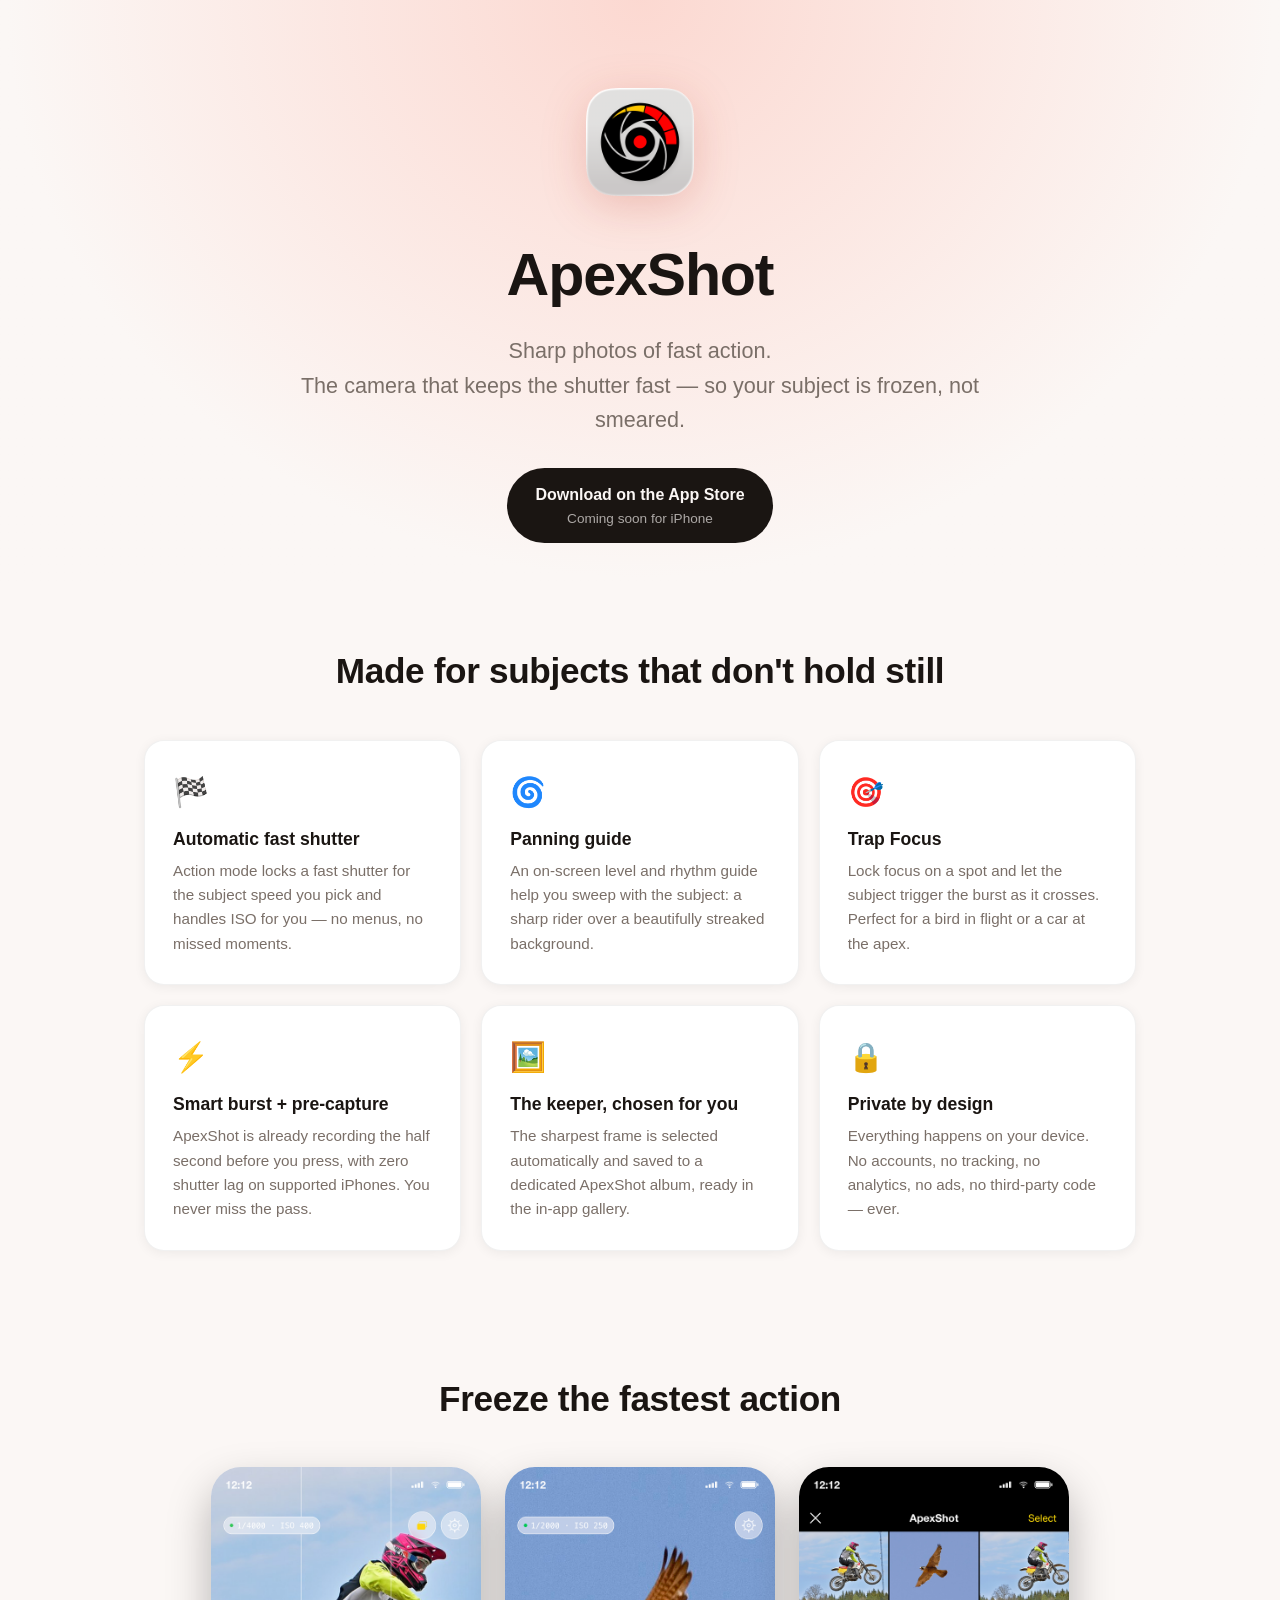
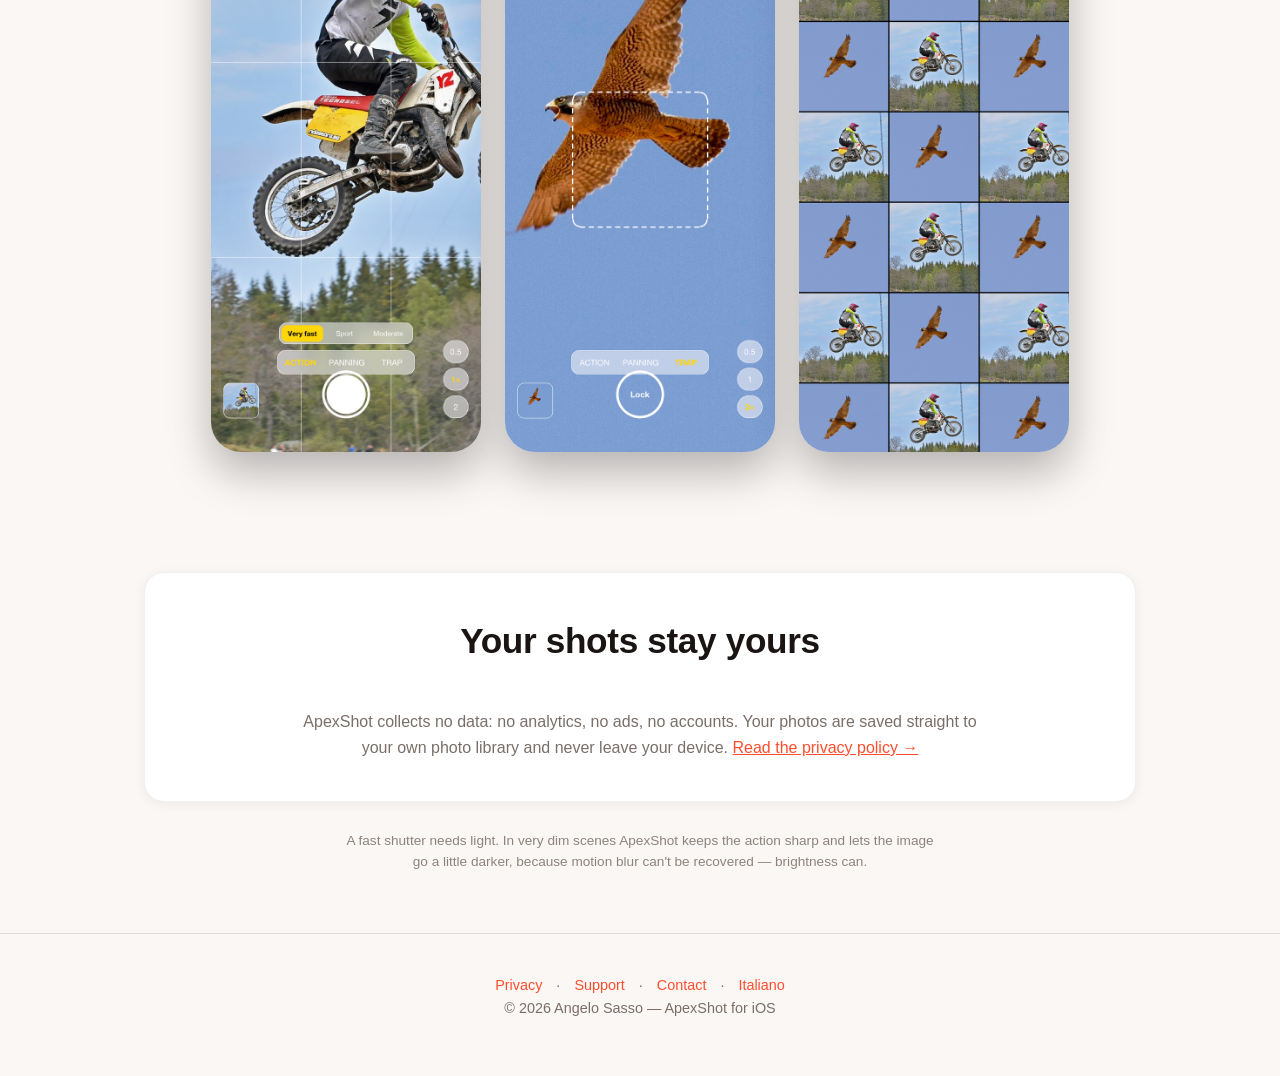
==== index.html @ aabcc9f7 "Add files via upload" ====
<!DOCTYPE html>
<html lang="en">
<head>
  <meta charset="utf-8">
  <meta name="viewport" content="width=device-width, initial-scale=1">
  <title>ApexShot — sharp photos of fast action</title>
  <meta name="description" content="ApexShot is a native iOS action camera that keeps the shutter fast, so motorsport, sports, wildlife and kids come out tack-sharp. Private, on device, no ads, no tracking.">
  <meta property="og:title" content="ApexShot — sharp photos of fast action">
  <meta property="og:description" content="The action camera that freezes fast motion. Private, on device, no ads.">
  <meta property="og:image" content="assets/01-action.png">
  <link rel="icon" href="assets/icon.png">
  <link rel="apple-touch-icon" href="assets/icon.png">
  <link rel="stylesheet" href="style.css">
</head>
<body>

<header>
  <div class="wrap">
    <img class="icon" src="assets/icon.png" alt="ApexShot icon">
    <h1>ApexShot</h1>
    <p class="tagline">Sharp photos of fast action.<br>The camera that keeps the shutter fast — so your subject is frozen, not smeared.</p>
    <a class="badge" href="#" aria-label="Download ApexShot on the App Store">
      Download on the App Store
      <span>Coming soon for iPhone</span>
    </a>
  </div>
</header>

<section>
  <div class="wrap">
    <h2>Made for subjects that don't hold still</h2>
    <div class="features">
      <div class="feature">
        <div class="emoji">🏁</div>
        <h3>Automatic fast shutter</h3>
        <p>Action mode locks a fast shutter for the subject speed you pick and handles ISO for you — no menus, no missed moments.</p>
      </div>
      <div class="feature">
        <div class="emoji">🌀</div>
        <h3>Panning guide</h3>
        <p>An on-screen level and rhythm guide help you sweep with the subject: a sharp rider over a beautifully streaked background.</p>
      </div>
      <div class="feature">
        <div class="emoji">🎯</div>
        <h3>Trap Focus</h3>
        <p>Lock focus on a spot and let the subject trigger the burst as it crosses. Perfect for a bird in flight or a car at the apex.</p>
      </div>
      <div class="feature">
        <div class="emoji">⚡</div>
        <h3>Smart burst + pre-capture</h3>
        <p>ApexShot is already recording the half second before you press, with zero shutter lag on supported iPhones. You never miss the pass.</p>
      </div>
      <div class="feature">
        <div class="emoji">🖼️</div>
        <h3>The keeper, chosen for you</h3>
        <p>The sharpest frame is selected automatically and saved to a dedicated ApexShot album, ready in the in-app gallery.</p>
      </div>
      <div class="feature">
        <div class="emoji">🔒</div>
        <h3>Private by design</h3>
        <p>Everything happens on your device. No accounts, no tracking, no analytics, no ads, no third-party code — ever.</p>
      </div>
    </div>
  </div>
</section>

<section>
  <div class="wrap">
    <h2>Freeze the fastest action</h2>
    <div class="shots">
      <img src="assets/01-action.png" alt="ApexShot Action mode freezing a motorcyclist in motion" loading="lazy">
      <img src="assets/02-trap.png" alt="ApexShot Trap Focus armed on a falcon in flight" loading="lazy">
      <img src="assets/03-gallery.png" alt="The ApexShot gallery of sharp keepers" loading="lazy">
    </div>
  </div>
</section>

<section>
  <div class="wrap">
    <div class="privacy-callout">
      <h2>Your shots stay yours</h2>
      <p>ApexShot collects no data: no analytics, no ads, no accounts. Your photos are saved straight to your own photo library and never leave your device. <a href="privacy.html">Read the privacy policy →</a></p>
    </div>
    <p class="note">A fast shutter needs light. In very dim scenes ApexShot keeps the action sharp and lets the image go a little darker, because motion blur can't be recovered — brightness can.</p>
  </div>
</section>

<footer>
  <div class="wrap">
    <p>
      <a href="privacy.html">Privacy</a> ·
      <a href="support.html">Support</a> ·
      <a href="mailto:support@simplebuild.it">Contact</a> ·
      <a href="it/index.html">Italiano</a>
    </p>
    <p>© 2026 Angelo Sasso — ApexShot for iOS</p>
  </div>
</footer>

</body>
</html>
---- style.css ----
:root {
  --bg: #fbf7f5;
  --ink: #1a1512;
  --muted: #7a6f68;
  --accent: #ff4e2e;
  --accent-dark: #c8371a;
  --card: #ffffff;
  --radius: 20px;
}

@media (prefers-color-scheme: dark) {
  :root {
    --bg: #14100e;
    --ink: #f4efec;
    --muted: #a89a92;
    --accent: #ff6a4d;
    --accent-dark: #ff4e2e;
    --card: #201a17;
  }
}

* { margin: 0; padding: 0; box-sizing: border-box; }

body {
  font-family: -apple-system, BlinkMacSystemFont, "SF Pro Text", "Segoe UI", Roboto, sans-serif;
  background: var(--bg);
  color: var(--ink);
  line-height: 1.6;
  -webkit-font-smoothing: antialiased;
}

.wrap { max-width: 1040px; margin: 0 auto; padding: 0 24px; }

/* Hero */
header {
  padding: 88px 0 40px;
  text-align: center;
  background: radial-gradient(ellipse at top, color-mix(in srgb, var(--accent) 18%, var(--bg)), var(--bg) 70%);
}
header img.icon {
  width: 108px; height: 108px;
  /* L'icona ha già angoli arrotondati e ombra propria: niente doppio effetto. */
  filter: drop-shadow(0 10px 22px rgba(180, 40, 20, 0.20));
}
header h1 { font-size: clamp(2.4rem, 6vw, 3.7rem); letter-spacing: -0.02em; margin-top: 24px; }
header p.tagline { font-size: clamp(1.1rem, 3vw, 1.35rem); color: var(--muted); margin: 12px auto 30px; max-width: 34em; }

.badge {
  display: inline-block;
  background: var(--ink);
  color: var(--bg);
  padding: 14px 28px;
  border-radius: 999px;
  text-decoration: none;
  font-weight: 600;
  transition: transform 0.15s ease;
}
.badge:hover { transform: scale(1.04); }
.badge span { opacity: 0.65; font-weight: 400; font-size: 0.85em; display: block; }

/* Sections */
section { padding: 60px 0; }
section h2 {
  text-align: center;
  font-size: clamp(1.6rem, 4vw, 2.2rem);
  letter-spacing: -0.01em;
  margin-bottom: 40px;
}

.features {
  display: grid;
  grid-template-columns: repeat(auto-fit, minmax(280px, 1fr));
  gap: 20px;
}
.feature {
  background: var(--card);
  border-radius: var(--radius);
  padding: 28px;
  box-shadow: 0 2px 12px rgba(0, 0, 0, 0.06);
  border: 1px solid color-mix(in srgb, var(--ink) 6%, transparent);
}
.feature .emoji { font-size: 1.8rem; }
.feature h3 { margin: 10px 0 6px; font-size: 1.1rem; }
.feature p { color: var(--muted); font-size: 0.95rem; }

.shots {
  display: flex;
  gap: 8px;
  justify-content: center;
  align-items: flex-end;
  flex-wrap: wrap;
}
.shots {
  gap: 24px;
}
.shots img {
  width: min(270px, 74vw);
  border-radius: 30px;
  box-shadow: 0 20px 44px rgba(0, 0, 0, 0.28);
}

.privacy-callout {
  background: var(--card);
  border-radius: var(--radius);
  padding: 40px;
  text-align: center;
  box-shadow: 0 2px 12px rgba(0, 0, 0, 0.06);
  border: 1px solid color-mix(in srgb, var(--ink) 6%, transparent);
}
.privacy-callout p { max-width: 44em; margin: 0 auto; color: var(--muted); }
.privacy-callout a { color: var(--accent); }

.note {
  max-width: 44em; margin: 28px auto 0; text-align: center;
  font-size: 0.85rem; color: var(--muted); opacity: 0.85;
}

/* Prose pages (privacy, support) */
main.prose { max-width: 720px; margin: 0 auto; padding: 64px 24px; }
main.prose h1 { font-size: 2rem; margin-bottom: 8px; }
main.prose h2 { font-size: 1.25rem; margin: 32px 0 8px; }
main.prose p, main.prose li { color: var(--muted); }
main.prose ul { padding-left: 24px; }
main.prose a { color: var(--accent); }
main.prose .updated { font-size: 0.9rem; opacity: 0.7; }
main.prose .back { display: inline-block; margin-bottom: 24px; text-decoration: none; color: var(--accent); }

footer {
  border-top: 1px solid color-mix(in srgb, var(--ink) 12%, transparent);
  padding: 40px 0 56px;
  text-align: center;
  color: var(--muted);
  font-size: 0.9rem;
}
footer a { color: var(--accent); text-decoration: none; margin: 0 10px; }
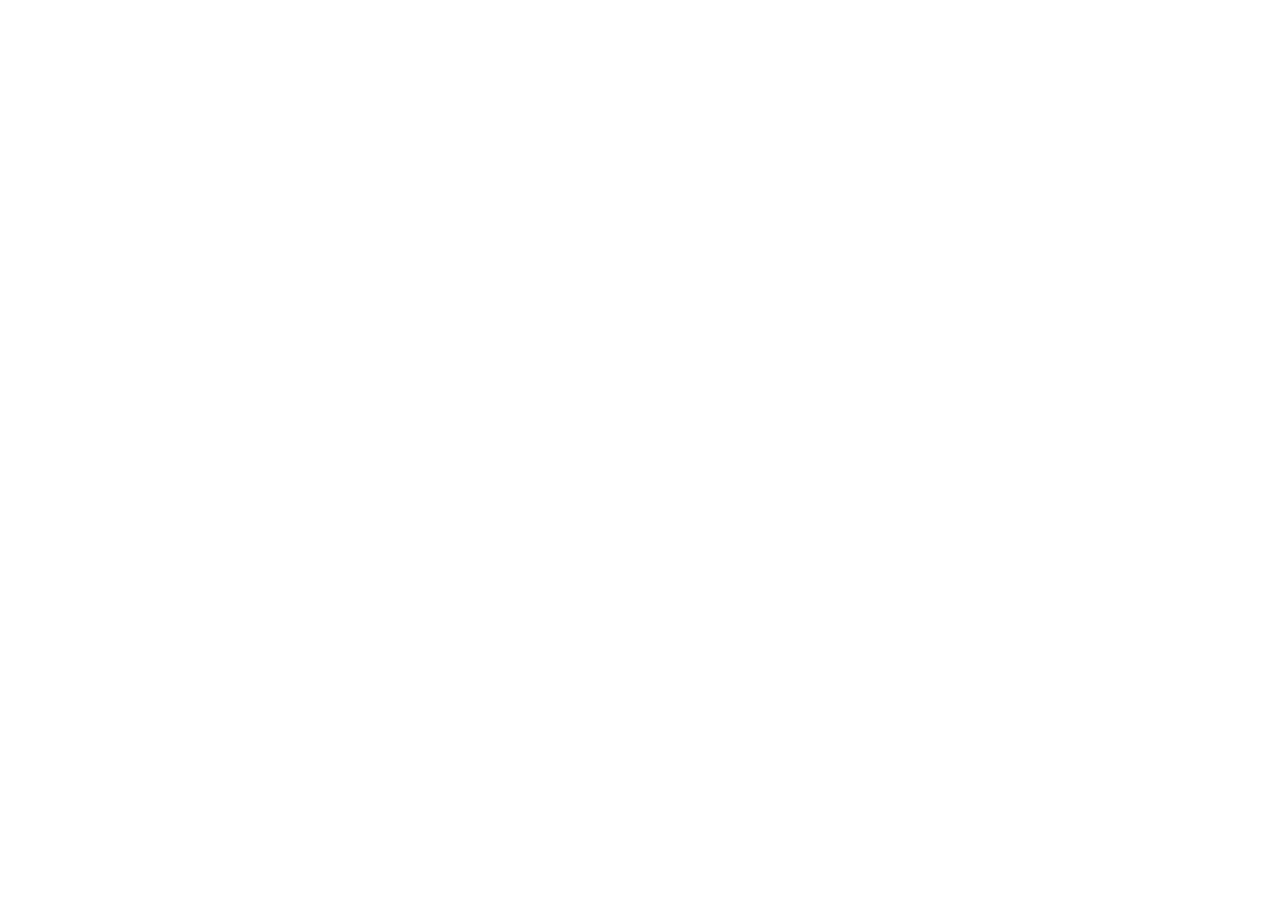
==== commit 0223cfe1: "Rinvio a simplebuild.it/ApexShot" ====
--- a/index.html
+++ b/index.html
@@ -1,101 +1,14 @@
-<!DOCTYPE html>
-<html lang="en">
+<!doctype html>
+<html lang="it">
 <head>
-  <meta charset="utf-8">
-  <meta name="viewport" content="width=device-width, initial-scale=1">
-  <title>ApexShot — sharp photos of fast action</title>
-  <meta name="description" content="ApexShot is a native iOS action camera that keeps the shutter fast, so motorsport, sports, wildlife and kids come out tack-sharp. Private, on device, no ads, no tracking.">
-  <meta property="og:title" content="ApexShot — sharp photos of fast action">
-  <meta property="og:description" content="The action camera that freezes fast motion. Private, on device, no ads.">
-  <meta property="og:image" content="assets/01-action.png">
-  <link rel="icon" href="assets/icon.png">
-  <link rel="apple-touch-icon" href="assets/icon.png">
-  <link rel="stylesheet" href="style.css">
+<meta charset="utf-8">
+<meta http-equiv="refresh" content="0; url=https://simplebuild.it/ApexShot/">
+<link rel="canonical" href="https://simplebuild.it/ApexShot/">
+<meta name="robots" content="noindex, follow">
+<title>Questa pagina si è spostata</title>
 </head>
 <body>
-
-<header>
-  <div class="wrap">
-    <img class="icon" src="assets/icon.png" alt="ApexShot icon">
-    <h1>ApexShot</h1>
-    <p class="tagline">Sharp photos of fast action.<br>The camera that keeps the shutter fast — so your subject is frozen, not smeared.</p>
-    <a class="badge" href="#" aria-label="Download ApexShot on the App Store">
-      Download on the App Store
-      <span>Coming soon for iPhone</span>
-    </a>
-  </div>
-</header>
-
-<section>
-  <div class="wrap">
-    <h2>Made for subjects that don't hold still</h2>
-    <div class="features">
-      <div class="feature">
-        <div class="emoji">🏁</div>
-        <h3>Automatic fast shutter</h3>
-        <p>Action mode locks a fast shutter for the subject speed you pick and handles ISO for you — no menus, no missed moments.</p>
-      </div>
-      <div class="feature">
-        <div class="emoji">🌀</div>
-        <h3>Panning guide</h3>
-        <p>An on-screen level and rhythm guide help you sweep with the subject: a sharp rider over a beautifully streaked background.</p>
-      </div>
-      <div class="feature">
-        <div class="emoji">🎯</div>
-        <h3>Trap Focus</h3>
-        <p>Lock focus on a spot and let the subject trigger the burst as it crosses. Perfect for a bird in flight or a car at the apex.</p>
-      </div>
-      <div class="feature">
-        <div class="emoji">⚡</div>
-        <h3>Smart burst + pre-capture</h3>
-        <p>ApexShot is already recording the half second before you press, with zero shutter lag on supported iPhones. You never miss the pass.</p>
-      </div>
-      <div class="feature">
-        <div class="emoji">🖼️</div>
-        <h3>The keeper, chosen for you</h3>
-        <p>The sharpest frame is selected automatically and saved to a dedicated ApexShot album, ready in the in-app gallery.</p>
-      </div>
-      <div class="feature">
-        <div class="emoji">🔒</div>
-        <h3>Private by design</h3>
-        <p>Everything happens on your device. No accounts, no tracking, no analytics, no ads, no third-party code — ever.</p>
-      </div>
-    </div>
-  </div>
-</section>
-
-<section>
-  <div class="wrap">
-    <h2>Freeze the fastest action</h2>
-    <div class="shots">
-      <img src="assets/01-action.png" alt="ApexShot Action mode freezing a motorcyclist in motion" loading="lazy">
-      <img src="assets/02-trap.png" alt="ApexShot Trap Focus armed on a falcon in flight" loading="lazy">
-      <img src="assets/03-gallery.png" alt="The ApexShot gallery of sharp keepers" loading="lazy">
-    </div>
-  </div>
-</section>
-
-<section>
-  <div class="wrap">
-    <div class="privacy-callout">
-      <h2>Your shots stay yours</h2>
-      <p>ApexShot collects no data: no analytics, no ads, no accounts. Your photos are saved straight to your own photo library and never leave your device. <a href="privacy.html">Read the privacy policy →</a></p>
-    </div>
-    <p class="note">A fast shutter needs light. In very dim scenes ApexShot keeps the action sharp and lets the image go a little darker, because motion blur can't be recovered — brightness can.</p>
-  </div>
-</section>
-
-<footer>
-  <div class="wrap">
-    <p>
-      <a href="privacy.html">Privacy</a> ·
-      <a href="support.html">Support</a> ·
-      <a href="mailto:support@simplebuild.it">Contact</a> ·
-      <a href="it/index.html">Italiano</a>
-    </p>
-    <p>© 2026 Angelo Sasso — ApexShot for iOS</p>
-  </div>
-</footer>
-
+<p>Questa pagina ora si trova su <a href="https://simplebuild.it/ApexShot/">https://simplebuild.it/ApexShot/</a>.</p>
+<script>location.replace("https://simplebuild.it/ApexShot/");</script>
 </body>
 </html>
